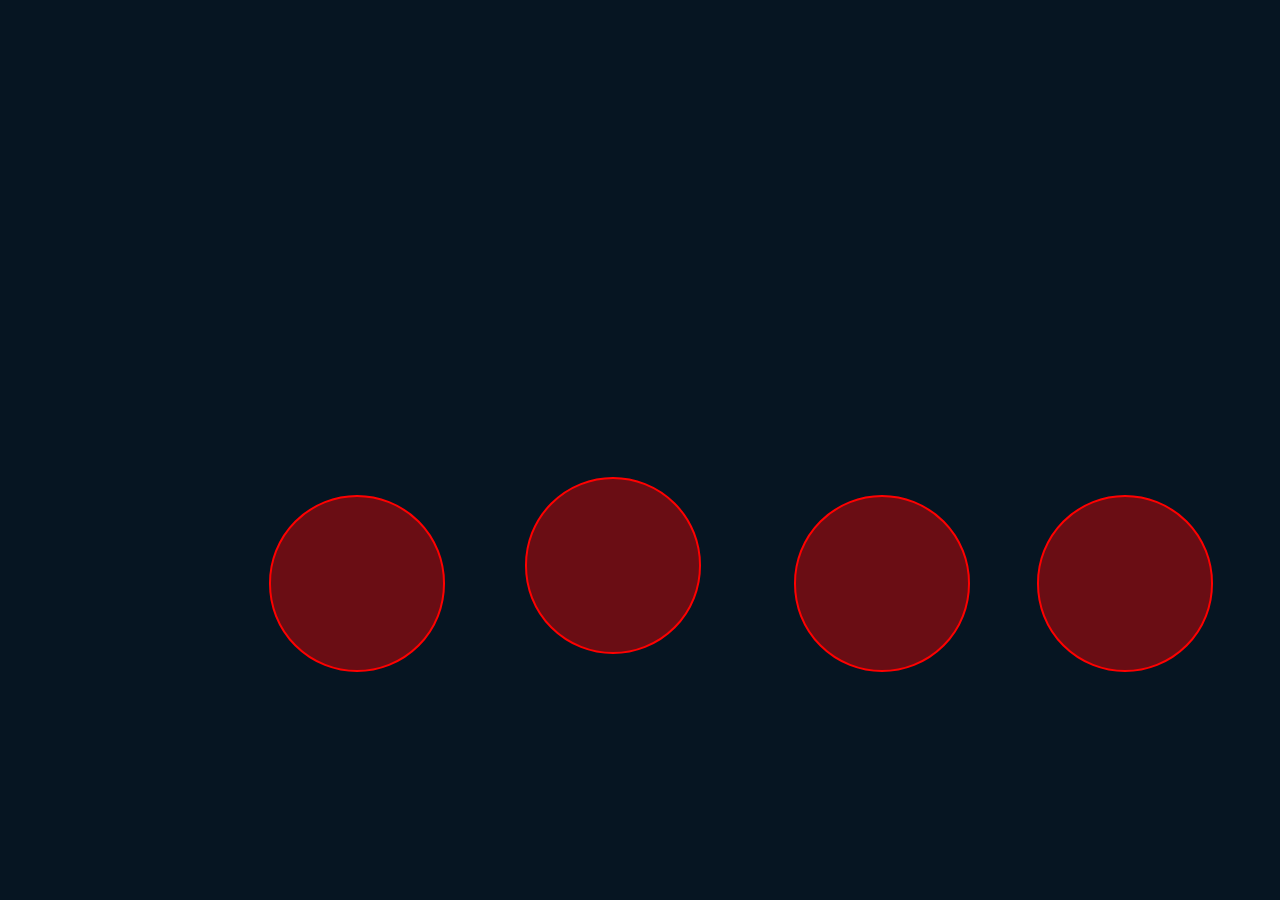
==== Bienvenida/index.html @ ae90c517 "Add files via upload" ====
<!doctype html>
<html lang="es">
  <head>
    <meta charset="UTF-8" />
    <!-- Responsive -->
    <meta
      name="viewport"
      content="width=device-width, initial-scale=1.0, viewport-fit=cover"
    />
    <title>Waterpolo Control</title>
    <link rel="stylesheet" href="styleb.css" />
  </head>
  <body>
    <main class="pantalla">
      <!-- ========================================= -->
      <!-- ACCESOS -->
      <!-- ========================================= -->
      <section class="accesos">
        <!-- CRONÓMETRO -->
        <a
          class="zona-clickeable zona-cronometro"
          href=""
          target="_blank"
          rel="noopener noreferrer"
          aria-label="Abrir cronómetro"
        ></a>

        <!-- CONTROL -->
        <a
          class="zona-clickeable zona-control"
          href=""
          target="_blank"
          rel="noopener noreferrer"
          aria-label="Abrir control"
        ></a>

        <!-- MARCADOR A -->
        <a
          class="zona-clickeable zona-marcador-a"
          href=""
          target="_blank"
          rel="noopener noreferrer"
          aria-label="Abrir marcador A"
        ></a>

        <!-- MARCADOR B -->
        <a
          class="zona-clickeable zona-marcador-b"
          href=""
          target="_blank"
          rel="noopener noreferrer"
          aria-label="Abrir marcador B"
        ></a>
      </section>
    </main>
    <script src="bienvenida.js"></script>
  </body>
</html>
---- Bienvenida/styleb.css ----
/* =========================================
   RESET
========================================= */
* {
  box-sizing: border-box;
  margin: 0;
  padding: 0;
}
html,
body {
  width: 100%;
  min-height: 100%;
}
body {
  font-family: Arial, Helvetica, sans-serif;
  background: #061522;
  color: white;
}
/* =========================================
   ZONAS CLICKEABLES
========================================= */
.accesos {
  position: absolute;
  left: 0;
  top: 0;
  width: 100%;
  height: 100%;
  z-index: 10;
}
/* =========================================
   CRONÓMETRO
========================================= */
.zona-cronometro {
  left: 8.5%;
  top: 44.5%;
  width: 19.7%;
  height: 32.5%;
}
/* =========================================
   CONTROL
========================================= */
.zona-control {
  left: 30.8%;
  top: 44.5%;
  width: 18.5%;
  height: 32.5%;
}
/* =========================================
   MARCADOR A
========================================= */
.zona-marcador-a {
  left: 52.2%;
  top: 44.5%;
  width: 18.5%;
  height: 32.5%;
}
/* =========================================
   MARCADOR B
========================================= */
.zona-marcador-b {
  left: 73.5%;
  top: 44.5%;
  width: 18.5%;
  height: 32.5%;
}
/* =========================================
   ENCABEZADO
========================================= */
.encabezado {
  text-align: center;
  margin-bottom: 45px;
  position: relative;
  z-index: 2;
}
.encabezado h1 {
  font-size: clamp(32px, 5vw, 64px);
  font-weight: 700;
  letter-spacing: 8px;
}
.encabezado p {
  margin-top: 10px;
  font-size: clamp(12px, 1.5vw, 18px);
  letter-spacing: 5px;
  opacity: 0.75;
}
/* =========================================
   TARJETA
========================================= */
.acceso {
  background: rgba(5, 25, 40, 0.72);
  border: 1px solid rgba(255, 255, 255, 0.18);
  border-radius: 18px;
  padding: 18px;
  backdrop-filter: blur(10px);
  -webkit-backdrop-filter: blur(10px);
  box-shadow: 0 10px 35px rgba(0, 0, 0, 0.35);
  transition:
    transform 0.2s ease,
    background 0.2s ease;
}
.acceso:hover {
  transform: translateY(-4px);
  background: rgba(8, 38, 58, 0.82);
}
/* =========================================
   BOTÓN PRINCIPAL
========================================= */
.boton-acceso {
  width: 100%;
  min-height: 130px;
  display: flex;
  flex-direction: column;
  align-items: center;
  justify-content: center;
  gap: 10px;
  text-decoration: none;
  color: white;
  border-radius: 14px;
  background: rgba(0, 130, 190, 0.25);
  border: 1px solid rgba(255, 255, 255, 0.15);
  transition: all 0.2s ease;
}
.boton-acceso:hover {
  background: rgba(0, 150, 220, 0.45);
  transform: scale(1.02);
}
.boton-acceso:active {
  transform: scale(0.98);
}
/* =========================================
   ICONO
========================================= */
.icono {
  font-size: 42px;
}
/* =========================================
   NOMBRE
========================================= */
.nombre {
  font-size: 20px;
  font-weight: bold;
  letter-spacing: 2px;
}
/* =========================================
   LINK + COPIAR
========================================= */
.fila-link {
  display: flex;
  width: 100%;
  margin-top: 12px;
  gap: 8px;
}
.fila-link input {
  flex: 1;
  min-width: 0;
  height: 42px;
  padding: 0 12px;
  border-radius: 8px;
  border: 1px solid rgba(255, 255, 255, 0.15);
  background: rgba(0, 0, 0, 0.35);
  color: white;
  outline: none;
  font-size: 13px;
}
.fila-link input::placeholder {
  color: rgba(255, 255, 255, 0.45);
}
.fila-link input:focus {
  border-color: rgba(255, 255, 255, 0.45);
}
/* =========================================
   BOTÓN COPIAR
========================================= */
.btnCopiar {
  width: 46px;
  height: 42px;
  flex-shrink: 0;
  border: none;
  border-radius: 8px;
  background: rgba(255, 255, 255, 0.12);
  color: white;
  cursor: pointer;
  font-size: 20px;
  transition: all 0.2s ease;
}
.btnCopiar:hover {
  background: rgba(255, 255, 255, 0.22);
}
.btnCopiar.copiado {
  background: rgba(20, 170, 90, 0.55);
}
/* =========================================
   FOOTER
========================================= */
footer {
  margin-top: 45px;
  font-size: 11px;
  letter-spacing: 3px;
  opacity: 0.45;
  position: relative;
  z-index: 2;
}
/* =========================================================
   FONDO PRINCIPAL — PC
========================================================= */
.pantalla {
  width: 100%;
  min-height: 100vh;
  min-height: 100dvh;
  position: relative;
  background-image: url("../img/fondo-pc.jpg");
  background-size: cover;
  background-position: center center;
  background-repeat: no-repeat;
  overflow: hidden;
}

/* =========================================================
   TODAS LAS ZONAS CLICKEABLES
========================================================= */
.zona-clickeable {
  position: absolute;
  display: block;
  /* background: transparent; */
  cursor: pointer;
  text-decoration: none;
  height: auto;
  aspect-ratio: 1 / 1; /* Fuerza forma de círculo perfecto */
  border-radius: 50%;
  /*
    Evita que aparezca un resaltado extraño
    en algunos dispositivos táctiles.
  */
  -webkit-tap-highlight-color: transparent;
  background: rgba(255, 0, 0, 0.4) !important;
  border: 2px solid red !important;
}
/* =========================================================
   1. PC / DESKTOP (Horizontal)
========================================================= */
@media (min-width: 1025px) and (orientation: landscape) {
  .pantalla {
    background-image: url("../img/fondo-pc.jpg");
    background-size: 100% 100%;
  }

  .zona-cronometro {
    left: 11.2%;
    top: 48%;
    width: 14.5vw;
    aspect-ratio: 1/1;
  }
  .zona-control {
    left: 32.8%;
    top: 48%;
    width: 14.5vw;
    aspect-ratio: 1/1;
  }
  .zona-marcador-a {
    left: 54.1%;
    top: 48%;
    width: 14.5vw;
    aspect-ratio: 1/1;
  }
  .zona-marcador-b {
    left: 75.3%;
    top: 48%;
    width: 14.5vw;
    aspect-ratio: 1/1;
  }
}

/* =========================================================
   2. PC / MONITORES VERTICALES
========================================================= */
@media (min-width: 1025px) and (orientation: portrait) {
  .pantalla {
    background-image: url("../img/fondo-ipad.jpg");
    background-size: 100% 100%;
  }

  .zona-cronometro {
    left: 18%;
    top: 46%;
    width: 18vw;
    aspect-ratio: 1/1;
  }
  .zona-control {
    left: 38%;
    top: 46%;
    width: 18vw;
    aspect-ratio: 1/1;
  }
  .zona-marcador-a {
    left: 58%;
    top: 46%;
    width: 18vw;
    aspect-ratio: 1/1;
  }
  .zona-marcador-b {
    left: 78%;
    top: 46%;
    width: 18vw;
    aspect-ratio: 1/1;
  }
}

/* =========================================================
   3. TABLET / IPAD (Horizontal)
========================================================= */
@media (min-width: 700px) and (max-width: 1400px) and (orientation: landscape) {
  .pantalla {
    background-image: url("../img/fondo-ipad.jpg");
    background-size: 100% 100%;
  }

  .zona-cronometro {
    left: 21%;
    top: 55%;
    width: 13.8vw;
    aspect-ratio: 1/1;
  }
  .zona-control {
    left: 41%;
    top: 53%;
    width: 13.8vw;
    aspect-ratio: 1/1;
  }
  .zona-marcador-a {
    left: 62%;
    top: 55%;
    width: 13.8vw;
    aspect-ratio: 1/1;
  }
  .zona-marcador-b {
    left: 81%;
    top: 55%;
    width: 13.8vw;
    aspect-ratio: 1/1;
  }
}

/* =========================================================
   4. TABLET / IPAD (Vertical) - Como en tu captura
========================================================= */
@media (min-width: 601px) and (max-width: 1024px) and (orientation: portrait) {
  .pantalla {
    background-image: url("../img/fondo-ipad.jpg");
    background-size: 100% 100%;
  }

  .zona-cronometro {
    left: 20%;
    top: 56%;
    width: 17vw;
    aspect-ratio: 1/1;
  }
  .zona-control {
    left: 38.8%;
    top: 56%;
    width: 17vw;
    aspect-ratio: 1/1;
  }
  .zona-marcador-a {
    left: 60%;
    top: 56%;
    width: 17vw;
    aspect-ratio: 1/1;
  }
  .zona-marcador-b {
    left: 80%;
    top: 56%;
    width: 17vw;
    aspect-ratio: 1/1;
  }
}

/* =========================================================
   5. MOBILE (Horizontal)
========================================================= */
@media (max-width: 700px) and (orientation: landscape) {
  .pantalla {
    background-image: url("../img/fondo-pc.jpg");
    background-size: 100% 100%;
  }

  .zona-cronometro {
    left: 22%;
    top: 55%;
    width: 14vw;
    aspect-ratio: 1/1;
  }
  .zona-control {
    left: 40%;
    top: 55%;
    width: 14vw;
    aspect-ratio: 1/1;
  }
  .zona-marcador-a {
    left: 60%;
    top: 55%;
    width: 14vw;
    aspect-ratio: 1/1;
  }
  .zona-marcador-b {
    left: 80%;
    top: 55%;
    width: 14vw;
    aspect-ratio: 1/1;
  }
}

/* =========================================================
   6. MOBILE (Vertical)
========================================================= */
@media (max-width: 700px) and (orientation: portrait) {
  .pantalla {
    background-image: url("../img/fondo-mobile.jpg");
    background-size: 100% 100%;
  }

  .zona-cronometro {
    left: 7%;
    top: 37%;
    width: 18w;
  }
  .zona-control {
    left: 7.5%;
    top: 52%;
    width: 18vw;
  }
  .zona-marcador-a {
    left: 7.5%;
    top: 65%;
    width: 18vw;
  }
  .zona-marcador-b {
    left: 7.5%;
    top: 80%;
    width: 18vw;
  }
}
/* =========================================================
   PREVENIR SCROLL
========================================================= */
html,
body {
  width: 100%;
  min-height: 100%;
  margin: 0;
  padding: 0;
  overflow: hidden;
}
/* =========================================================
   SEGURIDAD PARA IPHONE / IPAD
========================================================= */
.pantalla {
  min-height: 100vh;
  min-height: 100dvh;
  padding-top: env(safe-area-inset-top);
  padding-bottom: env(safe-area-inset-bottom);
  padding-left: env(safe-area-inset-left);
  padding-right: env(safe-area-inset-right);
}
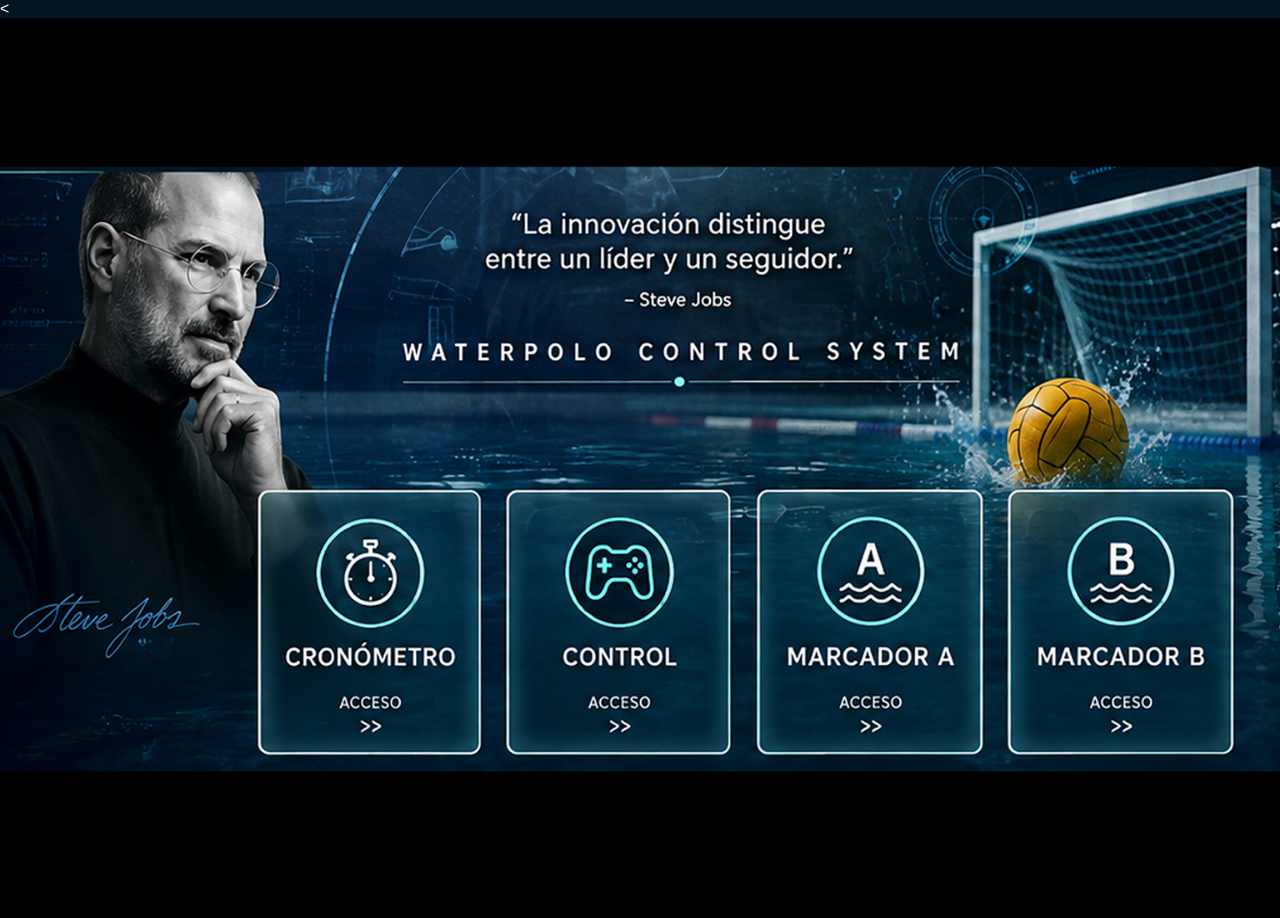
==== commit 2a1b1891: "Update index.html" ====
--- a/Bienvenida/index.html
+++ b/Bienvenida/index.html
@@ -11,6 +11,15 @@
     <link rel="stylesheet" href="styleb.css" />
   </head>
   <body>
+        <<video
+      id="videoFondo"
+      autoplay
+      muted
+      loop
+      playsinline
+      webkit-playsinline
+      preload="auto"
+    ></video>
     <main class="pantalla">
       <!-- ========================================= -->
       <!-- ACCESOS -->
--- a/Bienvenida/styleb.css
+++ b/Bienvenida/styleb.css
@@ -16,6 +16,23 @@
   background: #061522;
   color: white;
 }
+/* =========================================================
+   VIDEO DE FONDO
+========================================================= */
+
+#videoFondo {
+  position: fixed;
+  top: 0;
+  left: 0;
+  width: 100vw;
+  height: 100vh;
+  object-fit: cover;
+  z-index: 3;
+  opacity: 0.4;
+  pointer-events: none;
+}
+
+
 /* =========================================
    ZONAS CLICKEABLES
 ========================================= */
@@ -232,40 +249,40 @@
     en algunos dispositivos táctiles.
   */
   -webkit-tap-highlight-color: transparent;
-  background: rgba(255, 0, 0, 0.4) !important;
-  border: 2px solid red !important;
+  /* background: rgba(255, 0, 0, 0.4) !important;
+  border: 2px solid red !important; */
 }
 /* =========================================================
    1. PC / DESKTOP (Horizontal)
 ========================================================= */
 @media (min-width: 1025px) and (orientation: landscape) {
   .pantalla {
-    background-image: url("../img/fondo-pc.jpg");
-    background-size: 100% 100%;
-  }
-
-  .zona-cronometro {
-    left: 11.2%;
-    top: 48%;
-    width: 14.5vw;
-    aspect-ratio: 1/1;
-  }
-  .zona-control {
-    left: 32.8%;
-    top: 48%;
-    width: 14.5vw;
-    aspect-ratio: 1/1;
-  }
-  .zona-marcador-a {
-    left: 54.1%;
-    top: 48%;
-    width: 14.5vw;
-    aspect-ratio: 1/1;
-  }
-  .zona-marcador-b {
-    left: 75.3%;
-    top: 48%;
-    width: 14.5vw;
+    background-image: url("./img/fondo-pc.jpg");
+    background-size: 100% 100%;
+  }
+
+  .zona-cronometro {
+    left: 21%;
+    top: 51%;
+    width: 12vw;
+    aspect-ratio: 1/1;
+  }
+  .zona-control {
+    left: 42%;
+    top: 51%;
+    width: 12vw;
+    aspect-ratio: 1/1;
+  }
+  .zona-marcador-a {
+    left: 60%;
+    top: 51%;
+    width: 12vw;
+    aspect-ratio: 1/1;
+  }
+  .zona-marcador-b {
+    left: 80%;
+    top: 51%;
+    width: 12vw;
     aspect-ratio: 1/1;
   }
 }
@@ -275,31 +292,31 @@
 ========================================================= */
 @media (min-width: 1025px) and (orientation: portrait) {
   .pantalla {
-    background-image: url("../img/fondo-ipad.jpg");
+    background-image: url("./img/fondo-pc.jpg");
     background-size: 100% 100%;
   }
 
   .zona-cronometro {
     left: 18%;
-    top: 46%;
+    top: 60%;
     width: 18vw;
     aspect-ratio: 1/1;
   }
   .zona-control {
     left: 38%;
-    top: 46%;
+    top: 60%;
     width: 18vw;
     aspect-ratio: 1/1;
   }
   .zona-marcador-a {
     left: 58%;
-    top: 46%;
+    top: 60%;
     width: 18vw;
     aspect-ratio: 1/1;
   }
   .zona-marcador-b {
     left: 78%;
-    top: 46%;
+    top: 60%;
     width: 18vw;
     aspect-ratio: 1/1;
   }
@@ -310,7 +327,7 @@
 ========================================================= */
 @media (min-width: 700px) and (max-width: 1400px) and (orientation: landscape) {
   .pantalla {
-    background-image: url("../img/fondo-ipad.jpg");
+    background-image: url("./img/fondo-ipad.jpg");
     background-size: 100% 100%;
   }
 
@@ -345,7 +362,7 @@
 ========================================================= */
 @media (min-width: 601px) and (max-width: 1024px) and (orientation: portrait) {
   .pantalla {
-    background-image: url("../img/fondo-ipad.jpg");
+    background-image: url("./img/fondo-ipad.jpg");
     background-size: 100% 100%;
   }
 
@@ -380,7 +397,7 @@
 ========================================================= */
 @media (max-width: 700px) and (orientation: landscape) {
   .pantalla {
-    background-image: url("../img/fondo-pc.jpg");
+    background-image: url("./img/fondo-mobile.jpg");
     background-size: 100% 100%;
   }
 
@@ -415,7 +432,7 @@
 ========================================================= */
 @media (max-width: 700px) and (orientation: portrait) {
   .pantalla {
-    background-image: url("../img/fondo-mobile.jpg");
+    background-image: url("./img/fondo-mobile.jpg");
     background-size: 100% 100%;
   }
 
